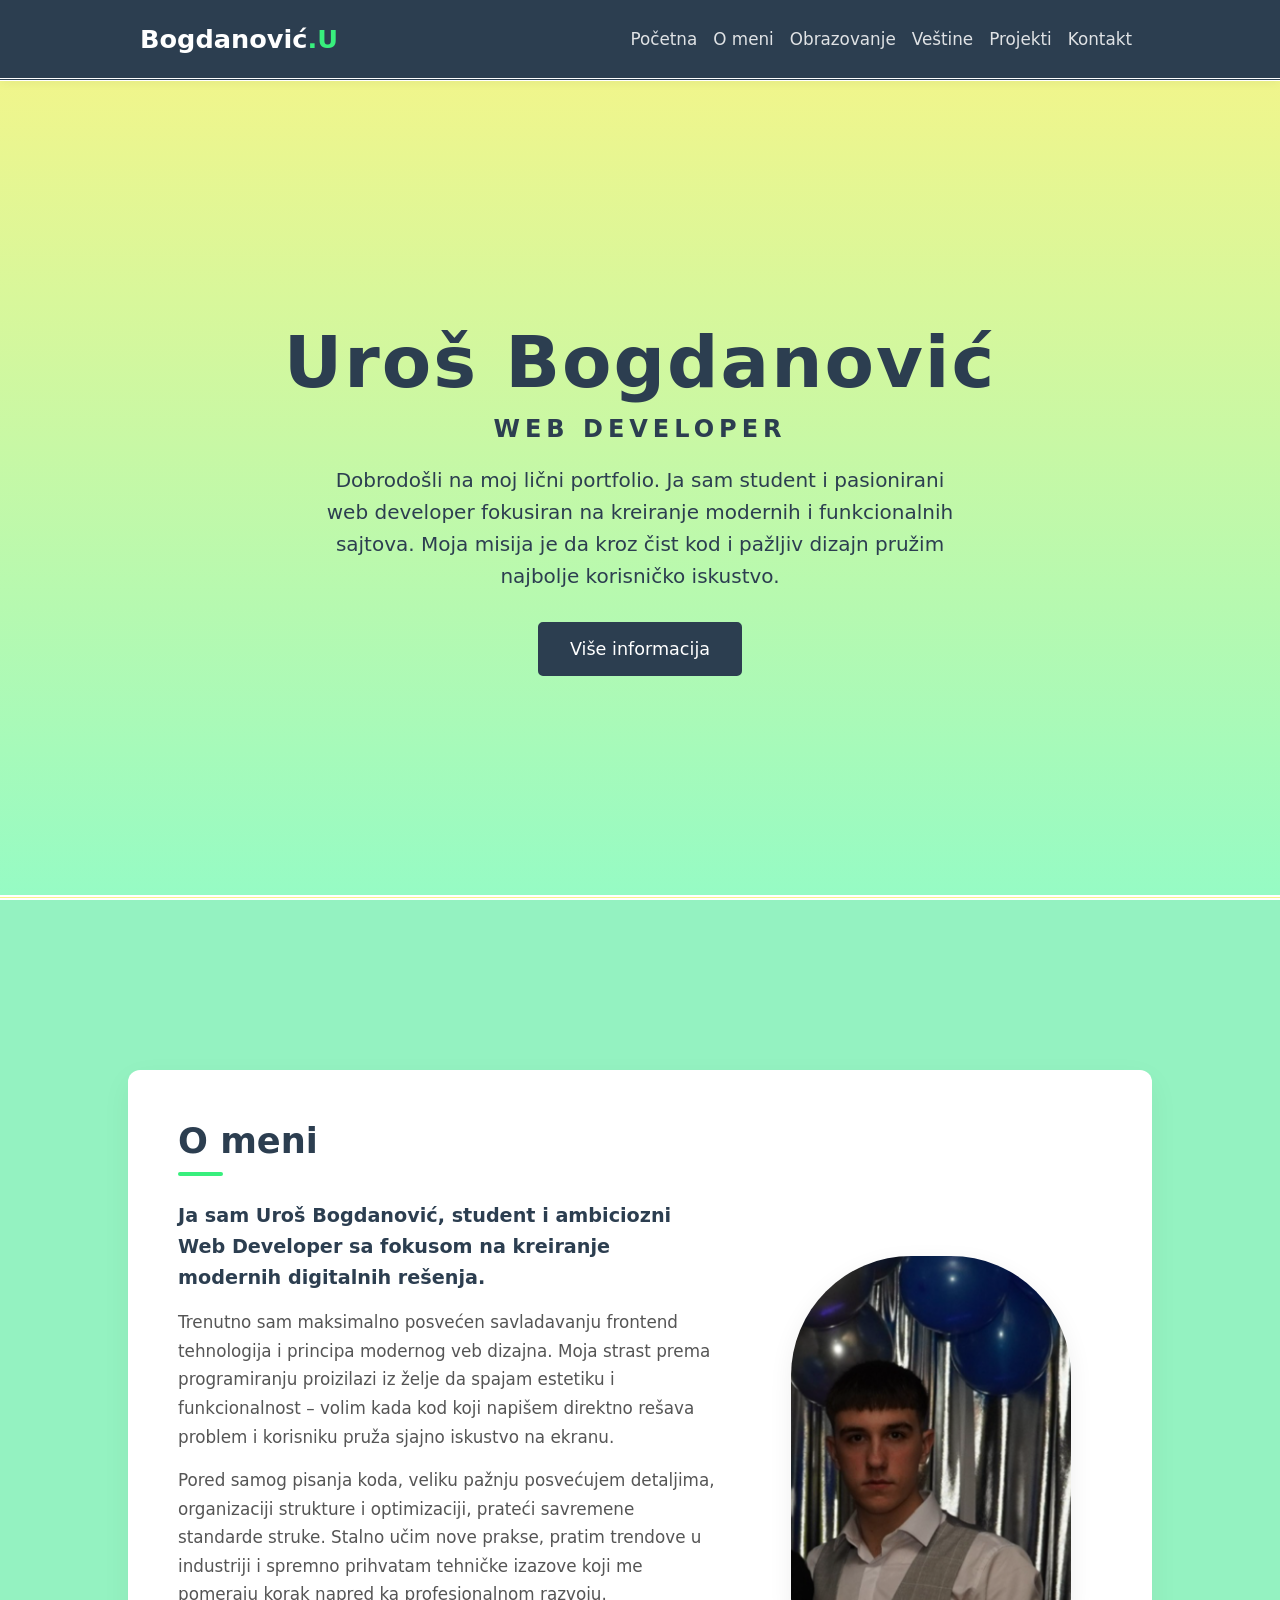
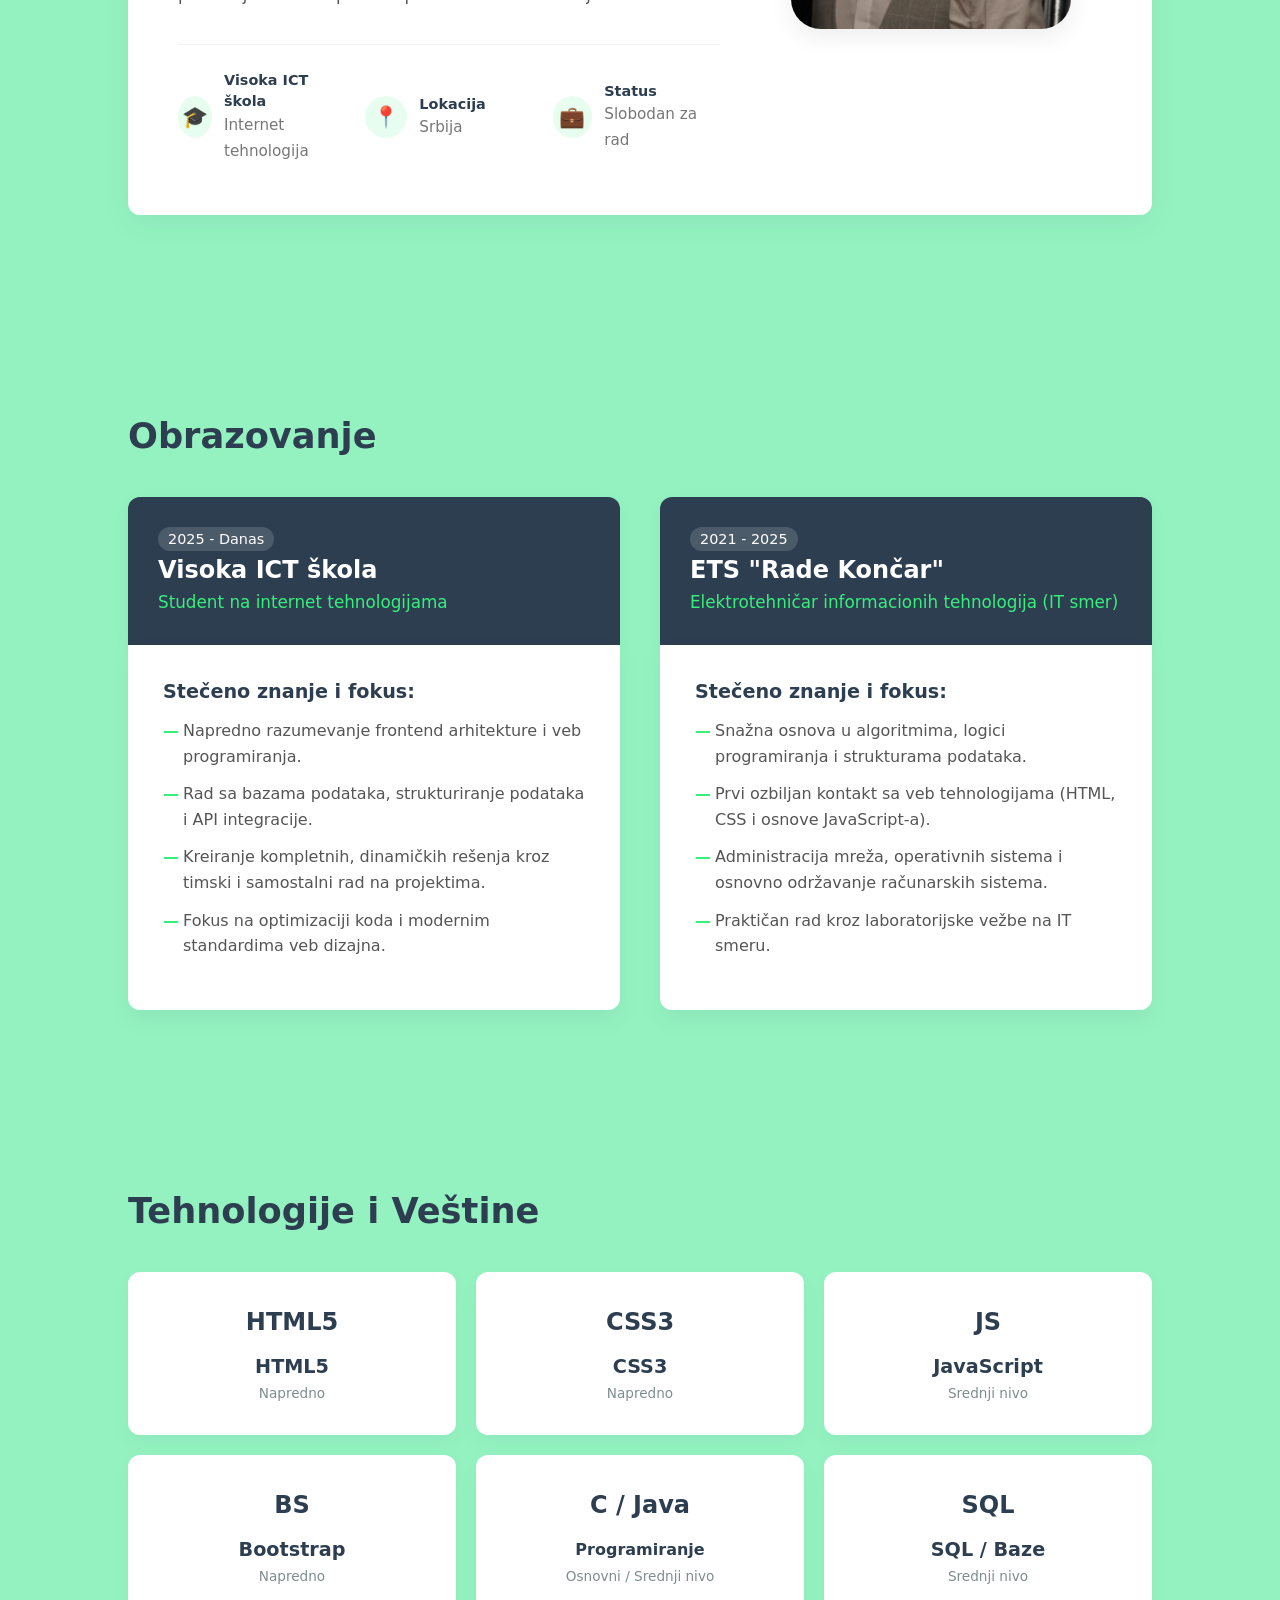
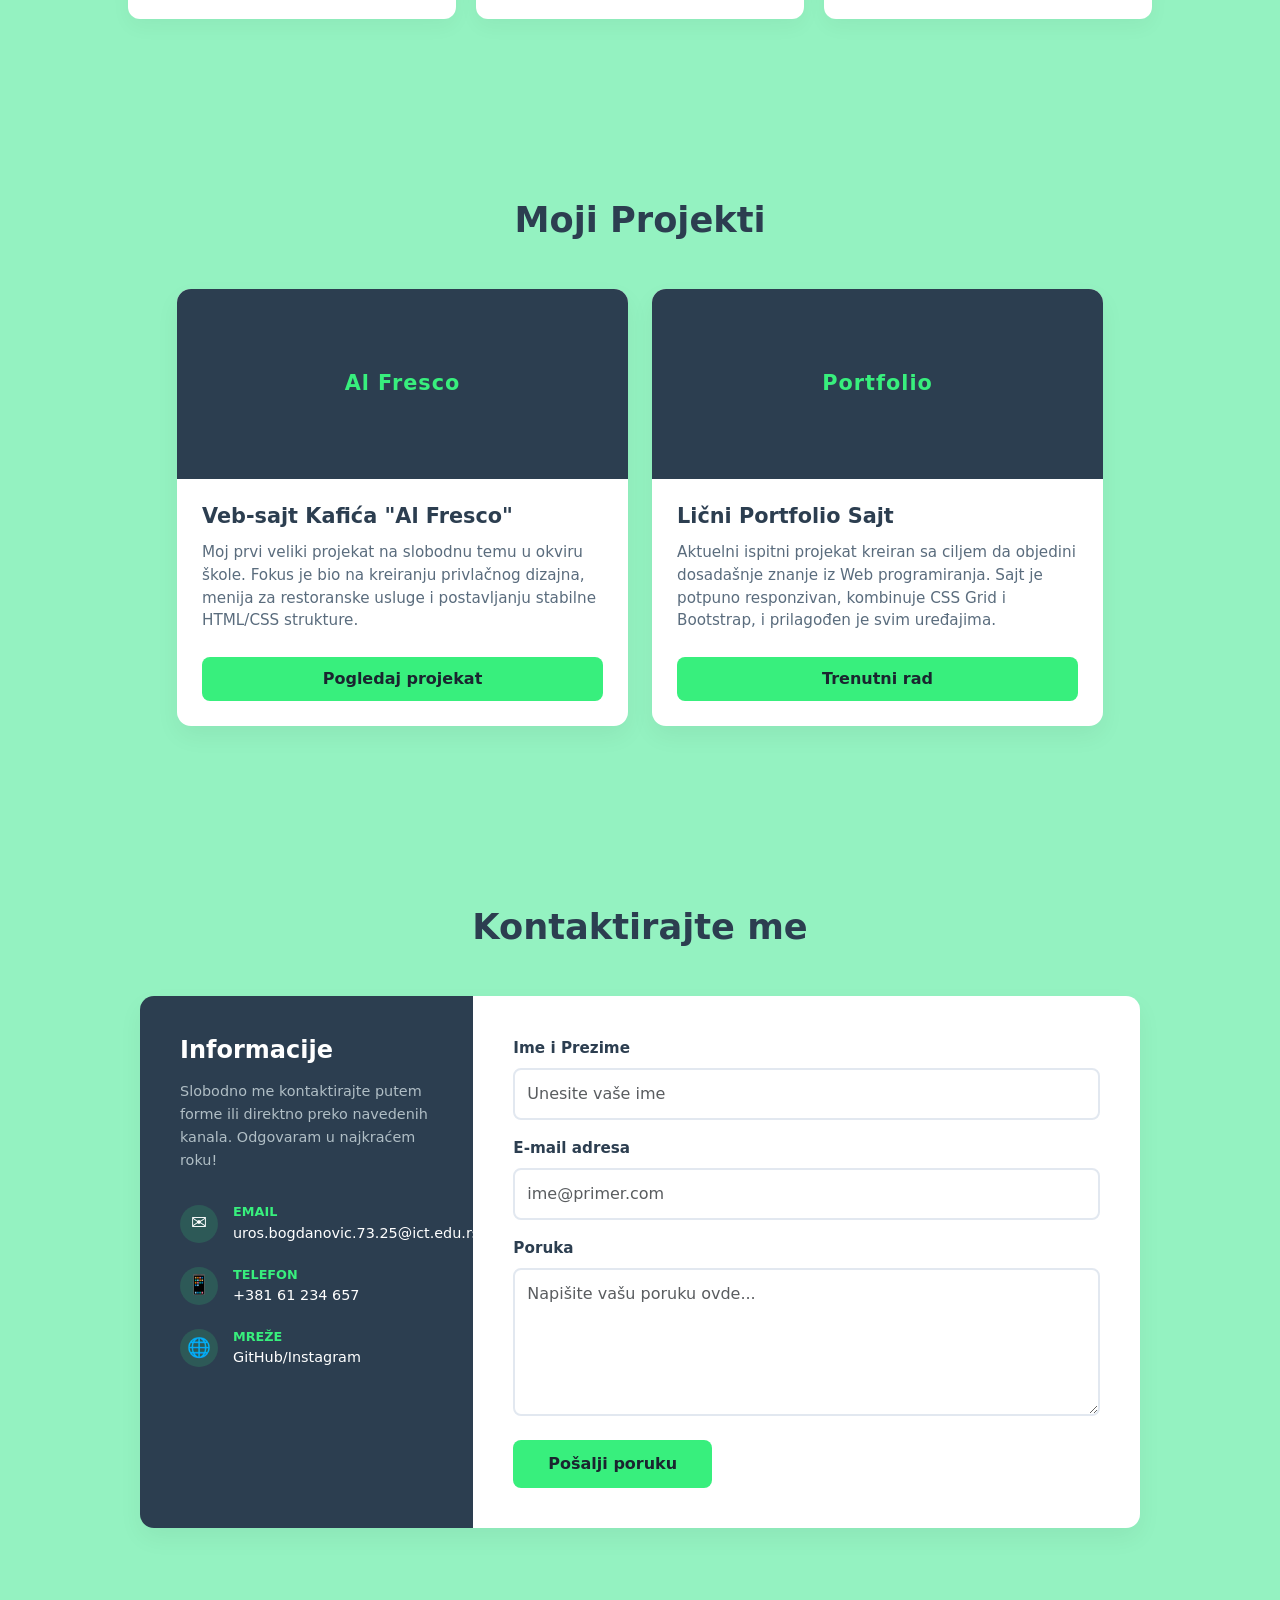
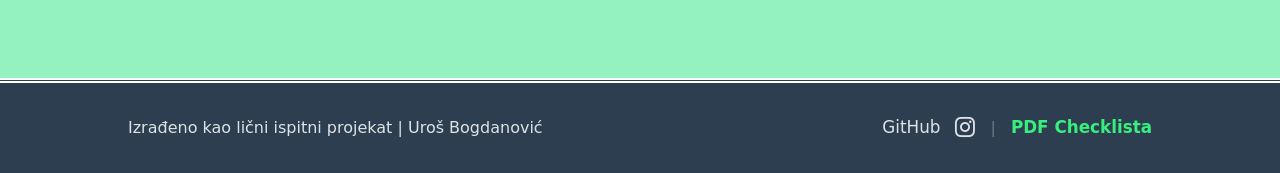
==== Moj Portfolio/Index.html @ 97c2410f "Add files via upload" ====
<!DOCTYPE html>
<html lang="en">
<head>
    <meta charset="UTF-8">
    <meta name="viewport" content="width=device-width, initial-scale=1.0">
    <title>Biografija</title>
    
    <link href="https://cdn.jsdelivr.net/npm/bootstrap@5.3.3/dist/css/bootstrap.min.css" rel="stylesheet">
    <link rel="stylesheet" href="https://cdn.jsdelivr.net/npm/bootstrap-icons@1.11.3/font/bootstrap-icons.min.css">
    <link href="assets/css/style.css" rel="stylesheet" />
    <link href="assets/css/responsive.css" rel="stylesheet" />
</head>
<body>
        <nav class="navbar navbar-expand-lg navbar-dark moja-navigacija fixed-top">
            <div class="container navigacija-kontejner centriranje">
                
                <a class="navbar-brand fw-bold" href="Sajt2.html">Bogdanović<span class="zelena">.U</span></a>
                
                <button class="navbar-toggler" type="button" data-bs-toggle="collapse" data-bs-target="#navbarNav" aria-controls="navbarNav" aria-expanded="false" aria-label="Toggle navigation">
                    <span class="navbar-toggler-icon"></span>
                </button>
                
                    <div class="collapse navbar-collapse" id="navbarNav">
                        <ul class="navbar-nav ms-auto">
                        <li class="nav-item">
                            <a class="nav-link" href="#pocetna">Početna</a>
                        </li>
                        <li class="nav-item">
                            <a class="nav-link" href="#o-meni">O meni</a>
                        </li>
                        <li class="nav-item">
                            <a class="nav-link" href="#obrazovanje">Obrazovanje</a>
                        </li>
                        <li class="nav-item">
                            <a class="nav-link" href="#vestine">Veštine</a>
                        </li>
                        <li class="nav-item">
                            <a class="nav-link" href="#projekti">Projekti</a>
                        </li>
                        <li class="nav-item">
                            <a class="nav-link" href="#kontakt">Kontakt</a>
                        </li>
                        </ul>
                    </div>
            </div>    
        </nav>
        <section class="hero1 d-flex align-items-center justify-content-center text-center" id="pocetna">
            <div class="container">
                <h1 class="hero-ime fw-bold">Uroš Bogdanović</h1>
                <h2 class="hero-titula text-uppercase tracking-wider">Web Developer</h2>
                <p class="hero-tagline mx-auto">
                    Dobrodošli na moj lični portfolio. Ja sam student i pasionirani web developer fokusiran na kreiranje modernih i funkcionalnih sajtova. Moja misija je da kroz čist kod i pažljiv dizajn pružim najbolje korisničko iskustvo.
                </p>
                <a href="#o-meni" class="btn moj-hero-btn">Više informacija</a>
            </div>
        </section>
        <section class="hero2" id="o-meni">
            <div class="o-meni-kartica">
                
                <div class="o-meni-tekst">
                    <h2>O meni</h2>
                    <hr class="linija-naslova"> 
                    
                    <p class="naglaseno">Ja sam Uroš Bogdanović, student i ambiciozni Web Developer sa fokusom na kreiranje modernih digitalnih rešenja.</p>
                    <p>Trenutno sam maksimalno posvećen savladavanju frontend tehnologija i principa modernog veb dizajna. Moja strast prema programiranju proizilazi iz želje da spajam estetiku i funkcionalnost – volim kada kod koji napišem direktno rešava problem i korisniku pruža sjajno iskustvo na ekranu.</p>
                    <p>Pored samog pisanja koda, veliku pažnju posvećujem detaljima, organizaciji strukture i optimizaciji, prateći savremene standarde struke. Stalno učim nove prakse, pratim trendove u industriji i spremno prihvatam tehničke izazove koji me pomeraju korak napred ka profesionalnom razvoju.</p>
                    
                    <div class="brze-info-mreza">
                        <div class="info-stavka">
                            <span class="info-ikona">🎓</span>
                            <div>
                                <strong>Visoka ICT škola</strong>
                                <p>Internet tehnologija</p>
                            </div>
                        </div>
                        <div class="info-stavka">
                            <span class="info-ikona">📍</span>
                            <div>
                                <strong>Lokacija</strong>
                                <p>Srbija</p>
                            </div>
                        </div>
                        <div class="info-stavka">
                            <span class="info-ikona">💼</span>
                            <div>
                                <strong>Status</strong>
                                <p>Slobodan za rad</p>
                            </div>
                        </div>
                    </div>
                </div>

                <div class="o-meni-vizuelno">
                    <img src="assets/img/slika1.png" alt="Uroš Bogdanović" class="moja-portfolio-slika img-fluid">
                </div>
                
            </div>
        </section>
        <section id="obrazovanje" class="sekcija-obrazovanje">
            <div class="centriranje">
                <h2 class="naslov-sekcije">Obrazovanje</h2>
                
                <div class="obrazovanje-grid">
                    
                    <div class="obrazovanje-stub">
                        <div class="skola-kutija visoka-ict">
                            <span class="godina">2025 - Danas</span>
                            <h3>Visoka ICT škola</h3>
                            <p class="smer">Student na internet tehnologijama</p>
                        </div>
                        <div class="znanje-kutija">
                            <h4>Stečeno znanje i fokus:</h4>
                            <ul>
                                <li>Napredno razumevanje frontend arhitekture i veb programiranja.</li>
                                <li>Rad sa bazama podataka, strukturiranje podataka i API integracije.</li>
                                <li>Kreiranje kompletnih, dinamičkih rešenja kroz timski i samostalni rad na projektima.</li>
                                <li>Fokus na optimizaciji koda i modernim standardima veb dizajna.</li>
                            </ul>
                        </div>
                    </div>
                    
                    <div class="obrazovanje-stub">
                        <div class="skola-kutija rade-koncar">
                            <span class="godina">2021 - 2025</span>
                            <h3>ETS "Rade Končar"</h3>
                            <p class="smer">Elektrotehničar informacionih tehnologija (IT smer)</p>
                        </div>
                        <div class="znanje-kutija">
                            <h4>Stečeno znanje i fokus:</h4>
                            <ul>
                                <li>Snažna osnova u algoritmima, logici programiranja i strukturama podataka.</li>
                                <li>Prvi ozbiljan kontakt sa veb tehnologijama (HTML, CSS i osnove JavaScript-a).</li>
                                <li>Administracija mreža, operativnih sistema i osnovno održavanje računarskih sistema.</li>
                                <li>Praktičan rad kroz laboratorijske vežbe na IT smeru.</li>
                            </ul>
                        </div>
                    </div>

                </div>
            </div>
        </section>
        <section id="vestine" class="sekcija-vestine">
            <div class="centriranje">
                <h2 class="naslov-sekcije">Tehnologije i Veštine</h2>
                
                <div class="vestine-grid">
                    
                    <div class="vestina-kartica">
                        <div class="vestina-ikona">HTML5</div> <h3>HTML5</h3>
                        <span class="nivo">Napredno</span>
                    </div>

                    <div class="vestina-kartica">
                        <div class="vestina-ikona">CSS3</div>
                        <h3>CSS3</h3>
                        <span class="nivo">Napredno</span>
                    </div>

                    <div class="vestina-kartica">
                        <div class="vestina-ikona">JS</div>
                        <h3>JavaScript</h3>
                        <span class="nivo">Srednji nivo</span>
                    </div>

                    <div class="vestina-kartica">
                        <div class="vestina-ikona">BS</div>
                        <h3>Bootstrap</h3>
                        <span class="nivo">Napredno</span>
                    </div>

                    <div class="vestina-kartica">
                        <div class="vestina-ikona">C / Java</div>
                        <h4>Programiranje</h4>
                        <span class="nivo">Osnovni / Srednji nivo</span>
                    </div>

                    <div class="vestina-kartica">
                        <div class="vestina-ikona">SQL</div>
                        <h3>SQL / Baze</h3>
                        <span class="nivo">Srednji nivo</span>
                    </div>

                </div>
            </div>
        </section>
        <section id="projekti" class="sekcija-projekti">
            <div class="container"> <h2 class="naslov-sekcije text-center mb-5">Moji Projekti</h2>
                
                <div class="row g-4 justify-content-center">
                    
                    <div class="col-12 col-md-6 col-lg-5"> 
                        <div class="projekat-kartica">
                            <div class="projekat-slika-placeholder">Al Fresco</div>
                            <div class="projekat-telo">
                                <h3>Veb-sajt Kafića "Al Fresco"</h3>
                                <p>Moj prvi veliki projekat na slobodnu temu u okviru škole. Fokus je bio na kreiranju privlačnog dizajna, menija za restoranske usluge i postavljanju stabilne HTML/CSS strukture.</p>
                                <a href="https://uros-bogdanovic.github.io/AlFresco.github.io/index.html" target="_blank" class="btn-projekat">Pogledaj projekat</a>
                            </div>
                        </div>
                    </div>

                    <div class="col-12 col-md-6 col-lg-5">
                        <div class="projekat-kartica">
                            <div class="projekat-slika-placeholder">Portfolio</div>
                            <div class="projekat-telo">
                                <h3>Lični Portfolio Sajt</h3>
                                <p>Aktuelni ispitni projekat kreiran sa ciljem da objedini dosadašnje znanje iz Web programiranja. Sajt je potpuno responzivan, kombinuje CSS Grid i Bootstrap, i prilagođen je svim uređajima.</p>
                                <a href="#" class="btn-projekat">Trenutni rad</a>
                            </div>
                        </div>
                    </div>

                </div>
            </div>
        </section>
        <section id="kontakt" class="sekcija-kontakt">
            <div class="container">
                <h2 class="naslov-sekcije text-center mb-5">Kontaktirajte me</h2>
                
                <div class="row justify-content-center kontakt-mreza-omotac g-0">
                    
                    <div class="col-12 col-lg-4 kontakt-info-kolona">
                        <h3>Informacije</h3>
                        <p>Slobodno me kontaktirajte putem forme ili direktno preko navedenih kanala. Odgovaram u najkraćem roku!</p>
                        
                        <div class="kontakt-detalji">
                            <div class="detalj-stavka">
                                <span class="detalj-ikona">✉️</span>
                                <div>
                                    <strong>Email</strong>
                                    <p>uros.bogdanovic.73.25@ict.edu.rs</p>
                                </div>
                            </div>
                            <div class="detalj-stavka">
                                <span class="detalj-ikona">📱</span>
                                <div>
                                    <strong>Telefon</strong>
                                    <p>+381 61 234 657</p>
                                </div>
                            </div>
                            <div class="detalj-stavka">
                                <span class="detalj-ikona">🌐</span>
                                <div>
                                    <strong>Mreže</strong>
                                    <p>GitHub/Instagram</p>
                                </div>
                            </div>
                        </div>
                    </div>
                    
                    <div class="col-12 col-lg-8">
                        <form action="#" method="POST" class="kontakt-forma h-100">
                            
                            <div class="mb-3">
                                <label for="ime" class="form-label">Ime i Prezime</label>
                                <input type="text" class="form-control" id="ime" placeholder="Unesite vaše ime" required>
                            </div>
                            
                            <div class="mb-3">
                                <label for="email" class="form-label">E-mail adresa</label>
                                <input type="email" class="form-control" id="email" placeholder="ime@primer.com" required>
                            </div>
                            
                            <div class="mb-4">
                                <label for="poruka" class="form-label">Poruka</label>
                                <textarea class="form-control" id="poruka" rows="5" placeholder="Napišite vašu poruku ovde..." required></textarea>
                            </div>
                            
                            <div class="text-start"> <button type="submit" class="btn-slanje">Pošalji poruku </button>
                            </div>
                            
                        </form>
                    </div>
                </div>
            </div>
        </section>
        <footer class="moj-futer">
            <div class="centriranje futer-kontejner">
                
                <div class="futer-prava">
                    <p>Izrađeno kao lični ispitni projekat | Uroš Bogdanović</p>
                </div>
                
                <div class="futer-linkovi">
                    <a href="https://github.com/uros-bogdanovic" target="_blank" class="futer-link">GitHub</a>
                    <a href="https://www.instagram.com/visokaict/" target="_blank" class="futer-link" title="Moj Instagram">
                        <i class="bi bi-instagram fs-5"></i>
                    </a>
                    
                    <span class="separator">|</span>
                    
                    <a href="portfolio_ocenjivanje.pdf" target="_blank" class="futer-link pdf-link">PDF Checklista</a>
                </div>
                
            </div>
        </footer>
  <script src="https://cdn.jsdelivr.net/npm/bootstrap@5.3.3/dist/js/bootstrap.bundle.min.js"></script>
</body>
</html>
---- Moj Portfolio/assets/css/style.css ----
* {
    box-sizing: border-box;
}
.navigacija-kontejner {
    display: flex ; /* !important osigurava da naš kod ima prednost nad Bootstrapom */
    justify-content: space-between; /* Gura logo na levu, a meni na desnu stranu */
    align-items: center; /* Poravnava logo i linkove vertikalno po sredini */
}
body{
    background-color: #94F2C1;
}
.centriranje{
    width: 80%;
    margin:0 auto;
}

.moja-navigacija {
    background-color: #2c3e50 ; /* Isti kao pozadina da se stopi, ali možeš staviti i belu/tamnu #A0EBB9*/
    padding-top: 15px;  /* Povećavamo gornji prostor */
    padding-bottom: 15px; /* Povećavamo donji prostor */
    border-bottom: double white /*1px solid rgba(0, 0, 0, 0.1); Suptilna, tanka linija ispod */;
    box-shadow: 0 2px 10px rgba(0, 0, 0, 0.05); /* Blaga senka za premium izgled */
}

.moja-navigacija .nav-link {
    color: rgba(255, 255, 255, 0.85) ; /* Jasna bela slova, uočljiva na tamnoj pozadini */
    padding: 8px 16px ; /* Pravi lep pravougaoni blok oko reči */
    border-radius: 4px; /* Blago zaobljene ivice tog bloka */
}
.zelena{
    color: #38ef7d;
}
.moja-navigacija .navbar-brand:hover {
    color: #38ef7d !important; /* Čim se miš stavi na logo, reč "Bogdanović" postaje zelena */
}
/*#B8EDA1*/

/* MAGIJA: Kada miš pređe preko linka, on dobija toplu žutu boju sa vrha Hero sekcije! */
.moja-navigacija .nav-link:hover {
    background-color: #1a252f; /* Još tamniji blok iza slova */
    color: #38ef7d ; /* Topla žuta koja skače u prvi plan */
}

.navbar-nav{
    font-size:1.05rem;    
}
.navbar-brand{
    font-size:1.60rem;
    color: #ffffff;
}
/* HERO SEKTOR */
.hero1 {
    background-image: linear-gradient(to top, #96fbc4 0%, #f9f586 100%);
    background-size: cover;
    background-position: center;
    width: 100%; 
    min-height: 100vh; 
    border-bottom: 5px double white;
    padding-top: 100px; /* Zaštita od fiksne navigacije */
}

/* Stil za veliko ime */
.hero-ime {
    font-size: 4.5rem; 
    color: #2c3e50; 
    letter-spacing: 2px;
    margin-bottom: 10px;
}

/* KOREKCIJA: Titula je sada znatno tamnija radi boljeg kontrasta */
.hero-titula {
    font-size: 1.5rem;
    font-weight: 600; /* Malo podebljano da bolje dođe do izražaja */
    color: #2c3e50 !important; /* Promenjeno iz svetlo sive u tamnu */
    letter-spacing: 5px; 
    margin-bottom: 20px;
}

/* KOREKCIJA: Tekst je sada tamniji (potpuno vidljiv) i ima normalnu debljinu */
.hero-tagline {
    font-size: 1.25rem;
    font-weight: 400; /* Podebljano sa 300 na 400 radi lakšeg čitanja */
    color: #2c3e50; /* Tamna boja za savršen kontrast */
    max-width: 650px; 
    line-height: 1.6;
    margin-bottom: 30px;
}

/* NOVO: Elegantno, custom dugme usklađeno sa dizajnom sajta */
.moj-hero-btn {
    background-color: #2c3e50;
    color: #ffffff;
    padding: 12px 30px;
    font-size: 1.1rem;
    font-weight: 500;
    border-radius: 5px;
    border: 2px solid #2c3e50;
    transition: all 0.3s ease;
}

/* Hover efekat koji koristi zelenu boju iz tvog logotipa za premium detalj */
.moj-hero-btn:hover {
    background-color: transparent;
    color: #2c3e50;
    border-color: #2c3e50;
    font-weight: 600;
}



/* O MENI */
.hero2 {
    padding-top: 170px;
    padding-bottom: 100px;
    width: 100%;
    display: flex;
    justify-content: center;
    align-items: center;
    scroll-margin-top: 20px;
}

.o-meni-kartica {
    display: flex;
    flex-direction: row; /* Tekst i slika jedno pored drugog */
    background-color: #ffffff;
    border-radius: 12px;
    box-shadow: 0 10px 30px rgba(0, 0, 0, 0.05);
    width: 80%;
    margin: 0 auto;
    padding: 50px;
    gap: 40px; /* Širok razmak za bogatiji izgled na monitoru */
    flex-wrap: wrap;
}

.o-meni-tekst {
    color: #555555;
    flex: 1 1 500px; /* Sada se tekst širi/skuplja fleksibilno, sa osnovom od 500px */
}

.o-meni-tekst h2 {
    font-size: 2.2rem;
    color: #2c3e50;
    margin-bottom: 10px;
    font-weight: 700;
}

.linija-naslova {
    width: 45px;
    height: 4px;
    background-color: #38ef7d;
    border: none;
    opacity: 1;
    border-radius: 2px;
    margin: 0 0 25px 0;
}

.o-meni-tekst .naglaseno {
    font-size: 1.2rem;
    font-weight: 600;
    color: #2c3e50;
    line-height: 1.6;
    margin-bottom: 15px;
}

.o-meni-tekst p {
    line-height: 1.7;
    font-size: 1.05rem;
    margin-bottom: 15px;
}

/* IKONICE: Na desktopu i laptopu stoje 3 u redu */
.brze-info-mreza {
    display: flex;
    flex-direction: row; 
    gap: 20px;
    margin-top: 35px;
    border-top: 1px solid #f1f2f6;
    padding-top: 25px;
}

.info-stavka {
    display: flex;
    align-items: center;
    gap: 12px;
    flex: 1;
}

.info-ikona {
    font-size: 1.3rem;
    background-color: rgba(56, 239, 125, 0.12);
    width: 42px;
    height: 42px;
    display: flex;
    align-items: center;
    justify-content: center;
    border-radius: 50%;
}

.info-stavka strong {
    display: block;
    font-size: 0.9rem;
    color: #2c3e50;
}

.info-stavka p {
    margin: 0 !important;
    font-size: 0.95rem;
    color: #777777;
}

/* SLIKA: Fokusirana isključivo na tvoj portret (gore) */
.o-meni-vizuelno {
    flex: 1 1 300px; /* Slika sada ima bazu od 300px, pa se neće gubiti */
    display: flex;
    justify-content: center;
    align-items: center;
    
}

.moja-portfolio-slika {
    max-width: 280px; 
    width: 100%;
    height: auto;              /* KLJUČ 1: Fiksna visina drži savršen oblik luka */
    aspect-ratio: 3/4; /* Ovo drži sliku uvek u istom odnosu visine i širine */
    object-fit: cover;          /* KLJUČ 2: Slika popunjava prostor bez rastezanja i deformacije */
    object-position: top center; /* KLJUČ 3: Pretraživač se "zaključava" za vrh slike (tvoje lice), a seče višak dole */
    border-radius: 120px 120px 30px 30px; 
    box-shadow: 0 8px 25px rgba(0, 0, 0, 0.07);
}




/* OBRAZOVANJE */
/* Generalni stilovi za sekciju */
.sekcija-obrazovanje {
    padding-top: 100px;
    padding-bottom: 100px;
    width: 100%;
}

.naslov-sekcije {
    font-size: 2.2rem;
    color: #2c3e50;
    margin-bottom: 40px;
    font-weight: 700;
}

/* Tvoj glavni grid na desktopu */
.obrazovanje-grid {
    display: grid;
    grid-template-columns: 1fr 1fr; /* Tačno 2 kolone (jedna pored druge) */
    gap: 0 40px; /* 0px razmak gore-dole (da ostanu spojene), 40px levo-desno između škola */
    align-items: stretch; /* KLJUČ 1: Prisiljava oba stuba da budu matematički jednake visine */
}

/* TAČNA KLASA IZ TVOG HTML-A: Ponaša se kao vertikalna celina */
.obrazovanje-stub {
    display: flex;
    flex-direction: column;
    height: 100%; /* Uzima punu visinu koju mu je grid odredio */
}

/* Gornje tamne kutije */
.skola-kutija {
    background-color: #2c3e50; /* Tamna tema */
    color: #ffffff;
    padding: 30px;
    border-radius: 12px 12px 0 0; /* Zaobljene samo gornje ivice */
    box-shadow: 0 4px 15px rgba(0,0,0,0.05);
}

.skola-kutija h3 {
    font-size: 1.5rem;
    margin-top: 5px;
    margin-bottom: 5px;
    font-weight: 600;
}

.skola-kutija .smer {
    color: #38ef7d; /* Brend zelena */
    margin: 0;
    font-size: 1.05rem;
}

.skola-kutija .godina {
    font-size: 0.9rem;
    background-color: rgba(255, 255, 255, 0.15);
    padding: 4px 10px;
    border-radius: 20px;
}

/* Donje bele kutije sa znanjem */
.znanje-kutija {
    background-color: #ffffff;
    padding: 35px;
    border-radius: 0 0 12px 12px; /* Zaobljene samo donje ivice */
    box-shadow: 0 10px 25px rgba(0,0,0,0.05);
    
    /* KLJUČ 2: Tera kraću belu kutiju da proguta sav preostali slobodan prostor */
    /* i tako se poravna sa onom dužom karticom pored sebe! */
    flex-grow: 1; 
}

.znanje-kutija h4 {
    color: #2c3e50;
    font-weight: 600;
    margin-bottom: 15px;
    font-size: 1.2rem;
}

.znanje-kutija ul {
    list-style-type: none;
    padding-left: 0;
}

.znanje-kutija ul li {
    position: relative;
    padding-left: 20px;
    margin-bottom: 12px;
    color: #555555;
    line-height: 1.6;
}

/* Moderne zelene crtice */
.znanje-kutija ul li::before {
    content: "—";
    position: absolute;
    left: 0;
    color: #38ef7d;
    font-weight: bold;
}




/* VESTINE */
/* Generalno podešavanje sekcije */
.sekcija-vestine {
    padding-top: 80px;
    padding-bottom: 100px;
    width: 100%;
}

/* 1. MOĆNI CSS GRID RASPORD */
.vestine-grid {
    display: grid;
    /* Fiksirano na tačno 6 kolona jednake širine na velikim ekranima */
    grid-template-columns: repeat(6, minmax(0, 1fr));
    gap: 25px; /* Razmak između svih kartica */
    
}

/* 2. IZGLED POJEDINAČNE KARTICE */
.vestina-kartica {
    background-color: #ffffff; /* Bela pozadina, kao i "O meni" kartica */
    padding: 30px 20px;
    border-radius: 12px;
    text-align: center;
    box-shadow: 0 8px 20px rgba(0, 0, 0, 0.04);
    border: 2px solid transparent; /* Priprema za hover border */
    transition: all 0.3s ease;
    display: flex;
    flex-direction: column;
    justify-content: space-between;
    height: 100%; /* Prati visinu najviše kartice u redu */
    min-width: 0; /* Sprečava da tekst probije širinu kartice */
    
}

/* Tekst unutar kartice */
.vestina-kartica h3 {
    font-size: 1.2rem;
    color: #2c3e50; /* Tamno plava iz navigacije */
    font-weight: 600;
    margin-top: 15px;
    margin-bottom: 5px;
}
.vestina-kartica h4{
    font-size: 1.0rem;
    color: #2c3e50; /* Tamno plava iz navigacije */
    font-weight: 600;
    margin-top: 15px;
    margin-bottom: 5px;
}

.vestina-kartica .nivo {
    font-size: 0.85rem;
    color: #7f8c8d; /* Suptilna siva za nivo znanja */
}

/* Privremeni izgled za text-ikonice (dok ne stavimo prave) */
.vestina-ikona {
    font-weight: bold;
    color: #2c3e50;
    font-size: 1.5rem;
}

/* 3. HOVER EFEKAT KOJI SPAJA NAVIGACIJU I KARTICU */
.vestina-kartica:hover {
    transform: translateY(-5px); /* Suptilno iskakanje na gore */
    background-color: #2c3e50; /* Kartica dobija tamno plavu boju navigacije! */
    border-color: #38ef7d;     /* Dobija tanki okvir u tvojoj brend zelenoj boji */
}

/* Kada je kartica tamna na hover, tekst unutra mora da promeni boju */
.vestina-kartica:hover h3{
    color: #ffffff; /* Naziv postaje beo */
}
.vestina-kartica:hover h4{
    color: #ffffff; /* Naziv postaje beo */
}
.vestina-kartica:hover .nivo {
    color: #38ef7d; /* Nivo znanja zasvetli u brend zelenoj boji */
}

.vestina-kartica:hover .vestina-ikona {
    color: #38ef7d; /* Ikona zasvetli u zelenoj boji */
}




/* PROJEKTI */
/* Podešavanje sekcije i magični scroll-margin za fiksni navbar */
.sekcija-projekti {
    padding-top: 80px;
    padding-bottom: 100px;   
}

/* Izgled same kartice */
.projekat-kartica {
    background-color: #ffffff; /* Čisto bela pozadina */
    border-radius: 14px;
    overflow: hidden; /* Čuva zaobljene ivice na vrhu slike */
    box-shadow: 0 10px 25px rgba(0, 0, 0, 0.05);
    height: 100%; /* Izjednačava visinu obe kartice u redu */
    display: flex;
    flex-direction: column;
    transition: transform 0.3s ease, box-shadow 0.3s ease;
}

/* Hover efekat for karticu */
.projekat-kartica:hover {
    transform: translateY(-7px);
    box-shadow: 0 15px 35px rgba(0, 0, 0, 0.1);
}

/* Gornji deo kartice gde piše ime projekta (ili ide skrinšot) */
.projekat-slika-placeholder {
    height: 190px;
    background-color: #2c3e50; /* Tamno plava */
    color: #38ef7d;            /* Brend zelena */
    display: flex;
    justify-content: center;
    align-items: center;
    font-weight: bold;
    font-size: 1.3rem;
    letter-spacing: 1px;
}

/* Unutrašnji tekst kartice */
.projekat-telo {
    padding: 25px;
    display: flex;
    flex-direction: column;
    flex-grow: 1; /* Gura dugmad u istu ravan na dno */
}

.projekat-telo h3 {
    font-size: 1.3rem;
    color: #2c3e50;
    font-weight: 600;
    margin-bottom: 12px;
}

.projekat-telo p {
    font-size: 0.95rem;
    color: #5a6c7d;
    line-height: 1.5;
    margin-bottom: 25px;
}

/* Tvoje brendirano dugme */
.btn-projekat {
    display: inline-block;
    text-align: center;
    background-color: #38ef7d; /* Brend zelena */
    color: #1a252f;  /* Tamna slova radi kontrasta */
    padding: 10px 20px;
    border-radius: 8px;
    text-decoration: none;
    font-weight: 600;
    margin-top: auto; /* Lepi dugme za dno */
    transition: all 0.25s ease;
}

/* Hover za dugme */
.btn-projekat:hover {
    background-color: #2c3e50; /* Prelazi u teget */
    color: #ffffff;  /* Slova postaju bela */
}


/* KONTAKT */
/* Podešavanje sekcije i magični skrol za navbar */
.sekcija-kontakt {
    padding-top: 80px;
    padding-bottom: 100px;
    background-color: transparent; /* Providno da se vidi pastelno zelena pozadina */
    scroll-margin-top: 90px;
}

/* Omotač koji spaja levu i desnu kolonu u kompaktnu celinu */
.kontakt-mreza-omotac {
    max-width: 1000px;
    margin: 0 auto;
    border-radius: 14px;
    overflow: hidden; /* Sprečava da oštre ivice kolona probiju zaobljenje */
    box-shadow: 0 10px 25px rgba(0, 0, 0, 0.05);
}

/* LEVA TAMNA KOLONA (Sadrži brze informacije) */
.kontakt-info-kolona {
    background-color: #2c3e50; /* Tamno plava iz navigacije */
    color: #ffffff;
    padding: 40px;
    display: flex;
    flex-direction: column;
}

.kontakt-info-kolona h3 {
    font-size: 1.5rem;
    font-weight: 600;
    margin-bottom: 15px;
    color: #ffffff;
}

.kontakt-info-kolona p {
    color: #b0bec5;
    font-size: 0.9rem;
    line-height: 1.6;
    margin-bottom: 30px;
}

/* Detalji (Email, telefon, mreže) unutar leve kolone */
.kontakt-detalji {
    display: flex;
    flex-direction: column;
    gap: 20px;
}

.detalj-stavka {
    display: flex;
    align-items: center;
    gap: 15px;
}

.detalj-ikona {
    font-size: 1.2rem;
    background-color: rgba(56, 239, 125, 0.15); /* Prozirna brend zelena */
    width: 38px;
    height: 38px;
    display: flex;
    align-items: center;
    justify-content: center;
    border-radius: 50%;
    flex-shrink: 0;
}

.detalj-stavka strong {
    display: block;
    font-size: 0.8rem;
    color: #38ef7d; /* Brend zelena */
    text-transform: uppercase;
}

.detalj-stavka p {
    margin: 0;
    color: #ffffff;
    font-size: 0.9rem;
}

/* DESNA BELA KARTICA (Tvoja originalna forma, uklonjen box-shadow jer je sada na omotaču) */
.kontakt-forma {
    background-color: #ffffff; /* Čisto bela pozadina */
    padding: 40px;
    border-radius: 0; /* Bootstrap g-0 klasa i omotač brinu o ivicama */
}

/* Stil za labele (tekst iznad polja) */
.kontakt-forma .form-label {
    color: #2c3e50; /* Tamno plava */
    font-weight: 600;
    font-size: 0.95rem;
}

/* Bootstrap polja za unos */
.kontakt-forma .form-control {
    border: 2px solid #e2e8f0;
    border-radius: 8px;
    padding: 12px;
    transition: all 0.35s ease;
}

/* Efekat kada se klikne u polje za kucanje */
.kontakt-forma .form-control:focus {
    border-color: #38ef7d; /* Brend zelena */
    box-shadow: 0 0 0 3px rgba(56, 239, 125, 0.15);
    outline: none;
}

/* Dugme za slanje poruke */
.btn-slanje {
    background-color: #38ef7d; /* Brend zelena */
    color: #1a252f; /* Tamna slova */
    font-weight: 600;
    padding: 12px 35px;
    border: none;
    border-radius: 8px;
    cursor: pointer;
    width: auto; /* Na desktopu prati širinu teksta */
    transition: all 0.55s ease;
}

/* Hover efekat za dugme */
.btn-slanje:hover {
    background-color: #2c3e50; /* Prelazi u tamno plavu */
    color: #ffffff; /* Slova postaju bela */
}




/* FUTER */
/* ==========================================
   FUTER (Footer)
   ========================================== */
.moj-futer {
    background-color: #2c3e50; /* Ista boja kao navbar za "sendvič" efekat */
    color: rgba(255, 255, 255, 0.85); /* Tvoja uobičajena boja teksta */
    padding: 30px 0;
    margin-top: 50px;
    border-top: 5px double white; /* Prati stil iz hero sekcije */
}

/* Glavni Flexbox kontejner */
.futer-kontejner {
    display: flex; 
    justify-content: space-between; /* Horizontalno poravnanje - gura elemente u ćoškove */
    align-items: center; /* Vertikalno centriranje */
    flex-wrap: wrap; /* Sprečava overflow greške ako ekran postane previše mali */
    gap: 20px;
}

.futer-prava p {
    margin: 0;
    font-size: 1rem;
}

/* Flexbox za same linkove sa desne strane */
.futer-linkovi {
    display: flex;
    align-items: center;
    gap: 15px;
}

.futer-link {
    color: rgba(255, 255, 255, 0.85);
    text-decoration: none;
    font-size: 1.05rem;
    transition: color 0.3s ease;
}

/* Hover efekat sa tvojom zelenom bojom */
.futer-link:hover {
    color: #38ef7d;
}

.separator {
    color: rgba(255, 255, 255, 0.3);
}

/* Specijalan stil za PDF checklistu kako bi se isticala */
.pdf-link {
    font-weight: 700;
    color: #38ef7d;
}

.pdf-link:hover {
    color: #ffffff;
}
---- Moj Portfolio/assets/css/responsive.css ----
@media (max-width: 1380px) {
    .vestine-grid {
        grid-template-columns: repeat(3, minmax(0, 1fr)); /* Prelazi u 3 kolone */
        gap: 20px;
    }
    
}

@media (min-width: 577px) and (max-width: 992px) {
    /* HERO SEKCIJA */
    .hero-ime {
        font-size: 3.5rem; 
        letter-spacing: 1.5px;
        margin-bottom: 8px;
    }
    .hero-titula {
        font-size: 1.3rem;
        letter-spacing: 4px;
    }
    .hero-tagline {
        font-size: 1.15rem;
        max-width: 550px;
    }

    /* O MENI */
    .o-meni-kartica {
        flex-direction: column; 
        text-align: left; /* Tekst postaje centriran na mobilnom */
        width: 80%; /* Malo širi prostor da tekst lepše legne */
        padding: 25px;
        align-items: center;
    }
    .o-meni-tekst {
        text-align: left; /* Tekst ostaje levo poravnat, nema skakanja */
        width: 100%;      /* Tekst zauzima punu širinu */
    }
    
    .moja-portfolio-slika {
        max-width: 100%; /* Slika popunjava širinu */
        width: 250px;    /* Fiksirana širina da bude stabilna */
        height: 300px;   /* Zadržavamo visinu koju želiš */
        margin: 0 auto;  /* Centriramo sliku */
        display: block;  /* Osigurava da margina auto radi */
    }
    .brze-info-mreza {
        flex-direction: column; 
        align-items: center;    
        gap: 20px;
    }
    
    .info-stavka {
        width: 100%;
        max-width: 200px;      
        justify-content: flex-start; 
    }


    /* OBRAZOVANJE */
    .obrazovanje-grid {
        grid-template-columns: 1fr; /* Evo ga! Ovde prelaze u jednu kolonu */
        gap: 40px; 
    }
    .skola-kutija h3 { 
        font-size: 1.3rem; 
    }

    /* VESTINE */
    .vestine-grid {
        grid-template-columns: repeat(3, minmax(0, 1fr));
    }
}

/* ==========================================================================
   2. MOBILNA REZOLUCIJA (max-width: 576px)
   Opis sa slike: 1 kolona, hamburger meni, veći font
   ========================================================================== */
@media (max-width: 576px) {
    /* HERO SEKCIJA */
    .hero1 {
        min-height: auto;
        padding-top: 150px;
        padding-bottom: 65px;
    }
    .hero-ime {
        font-size: 2.3rem; 
        letter-spacing: 1px;
        margin-bottom: 5px;
    }
    .hero-titula {
        font-size: 1.05rem;
        letter-spacing: 2px; 
    }
    /* Osiguravamo da duži tekst na mobilnom ne probije ivice ekrana (Pravilo -10 bodova) */
    .hero-tagline {
        font-size: 1rem;
        max-width: 90%; 
        padding: 0 5px;
    }
    /* Blago smanjenje dugmeta prilagođeno ekranu telefona */
    .moj-hero-btn {
        padding: 10px 22px;
        font-size: 1rem;
    }

    /* O MENI */
    .hero2 {
        padding-top: 100px;
        padding-bottom: 60px;
    }

    .o-meni-kartica {
        flex-direction: column; /* Tekst i slika idu jedno ispod drugog */
        width: 90%;
        padding: 30px 20px;
        gap: 35px;
    }
    
    .o-meni-tekst, .o-meni-vizuelno {
        width: 100%;
    }
    
    .moja-portfolio-slika {
        max-width: 220px;
        height: 280px; /* Savršena veličina portreta na ekranu telefona */
    }
    
    /* Ikonice idu jedna ispod druge, centrirane na sredini ekrana */
    .brze-info-mreza {
        flex-direction: column; 
        align-items: center;    
        gap: 20px;
    }
    
    .info-stavka {
        width: 100%;
        max-width: 200px;      
        justify-content: flex-start; 
    }

    /* OBRAZOVANJE */
    .obrazovanje-grid {
        grid-template-columns: 1fr; /* Na mobilnom se sve ruši u jednu kolonu */
        gap: 40px; /* Pravimo razmak između celih blokova škola */
    }
    
    .znanje-kutija {
        flex-grow: 0; /* Isključujemo veštačko rastezanje jer su na mobilnom jedna ispod druge */
    }
    
    .naslov-sekcije {
        text-align: center;
    }

    /* VESTINE */
    .vestine-grid {
        grid-template-columns: repeat(2, minmax(0, 1fr));
        gap: 15px; 
    }

    /* KONTAKT */
    .kontakt-mreza-omotac {
        width: 100%;
        margin: 0;
        border-radius: 12px;
    }
    
    .btn-slanje {
        width: 100%; /* Na mobilnom dugme ide preko celog ekrana radi lakšeg klika */
        text-align: center;
    }
    
    .kontakt-info-kolona, .kontakt-forma {
        padding: 30px 20px; /* Malo smanjujemo padding na telefonu da tekst ima mesta */
    }

    /* FUTER */
    .futer-kontejner {
        flex-direction: column; /* Na telefonu prelaze u kolonu jedan ispod drugog */
        justify-content: center;
        text-align: center;
    }
    
    .futer-linkovi {
        flex-direction: column; /* Linkovi takođe idu jedan ispod drugog za lakše kliktanje */
        gap: 10px;
    }
    
    .separator {
        display: none; /* Sakrivamo uspravnu crtu na telefonu jer nema smisla kad su linkovi u koloni */
    }
}
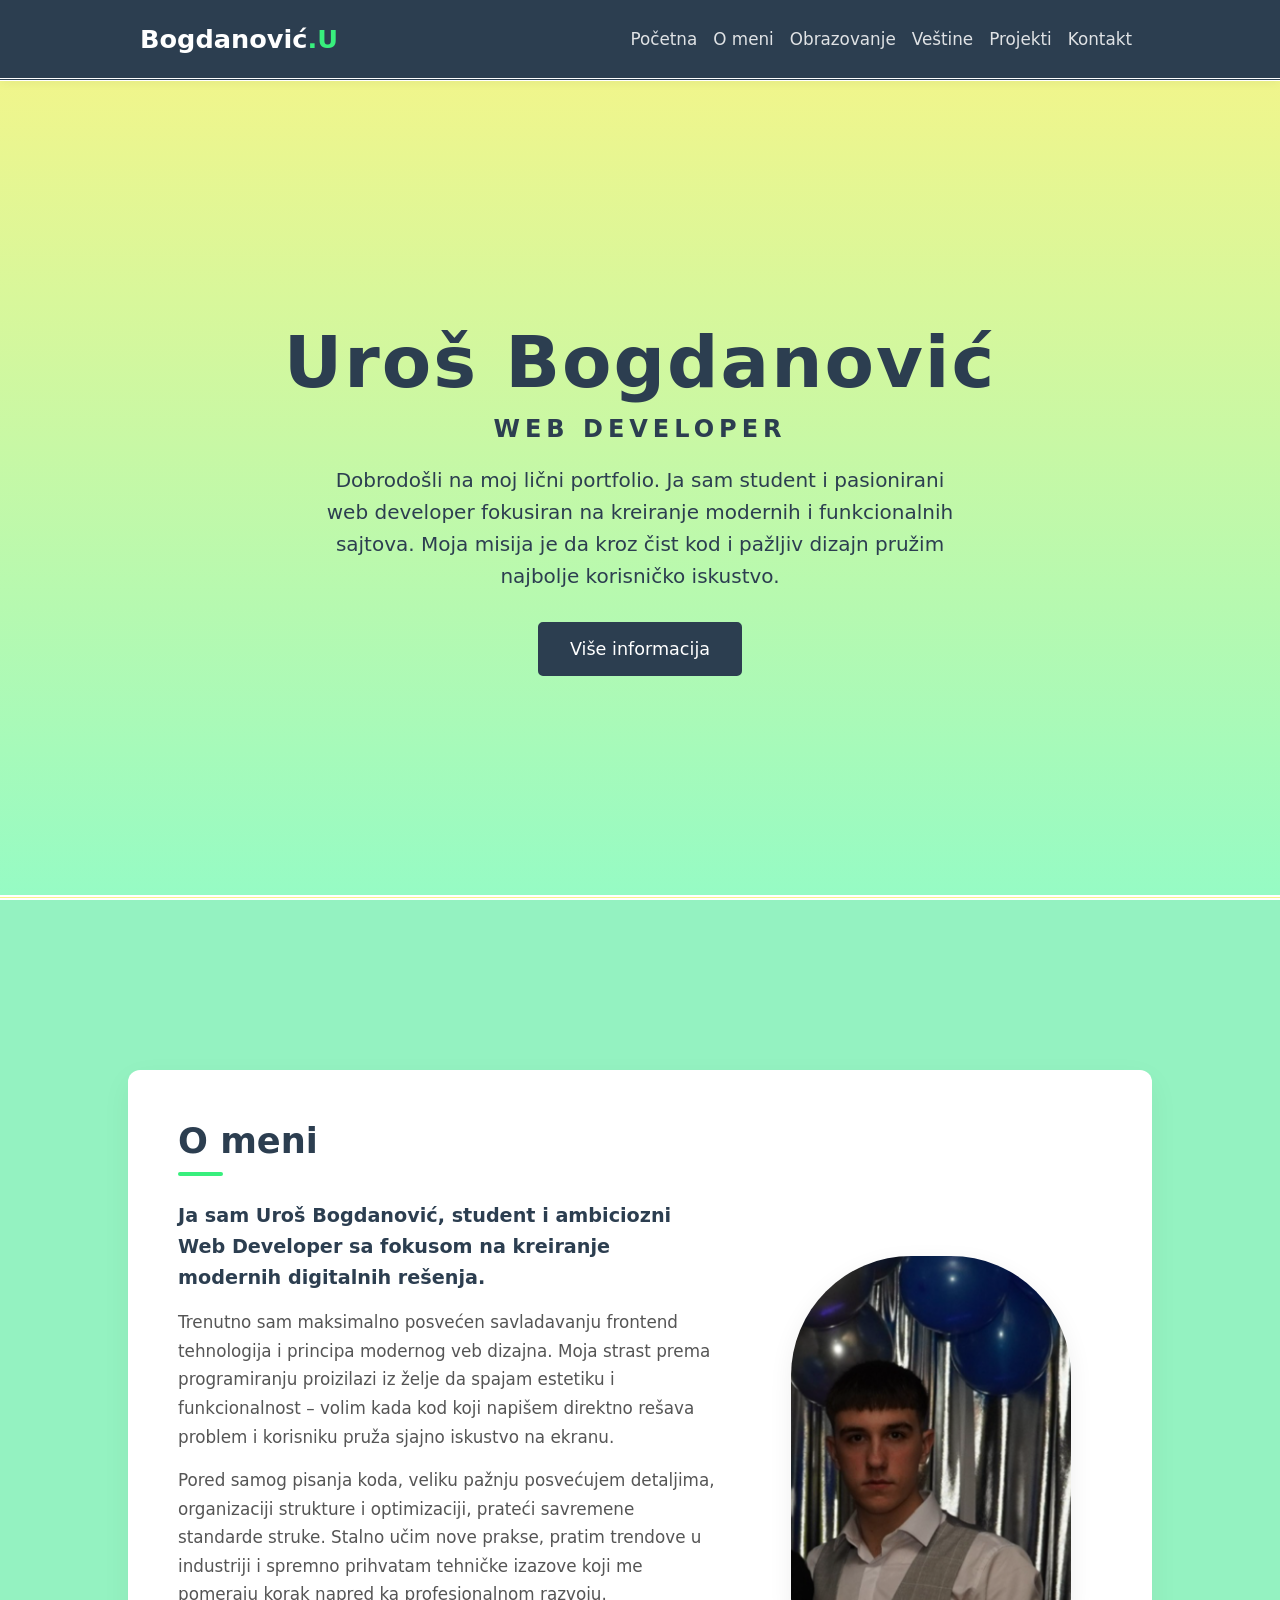
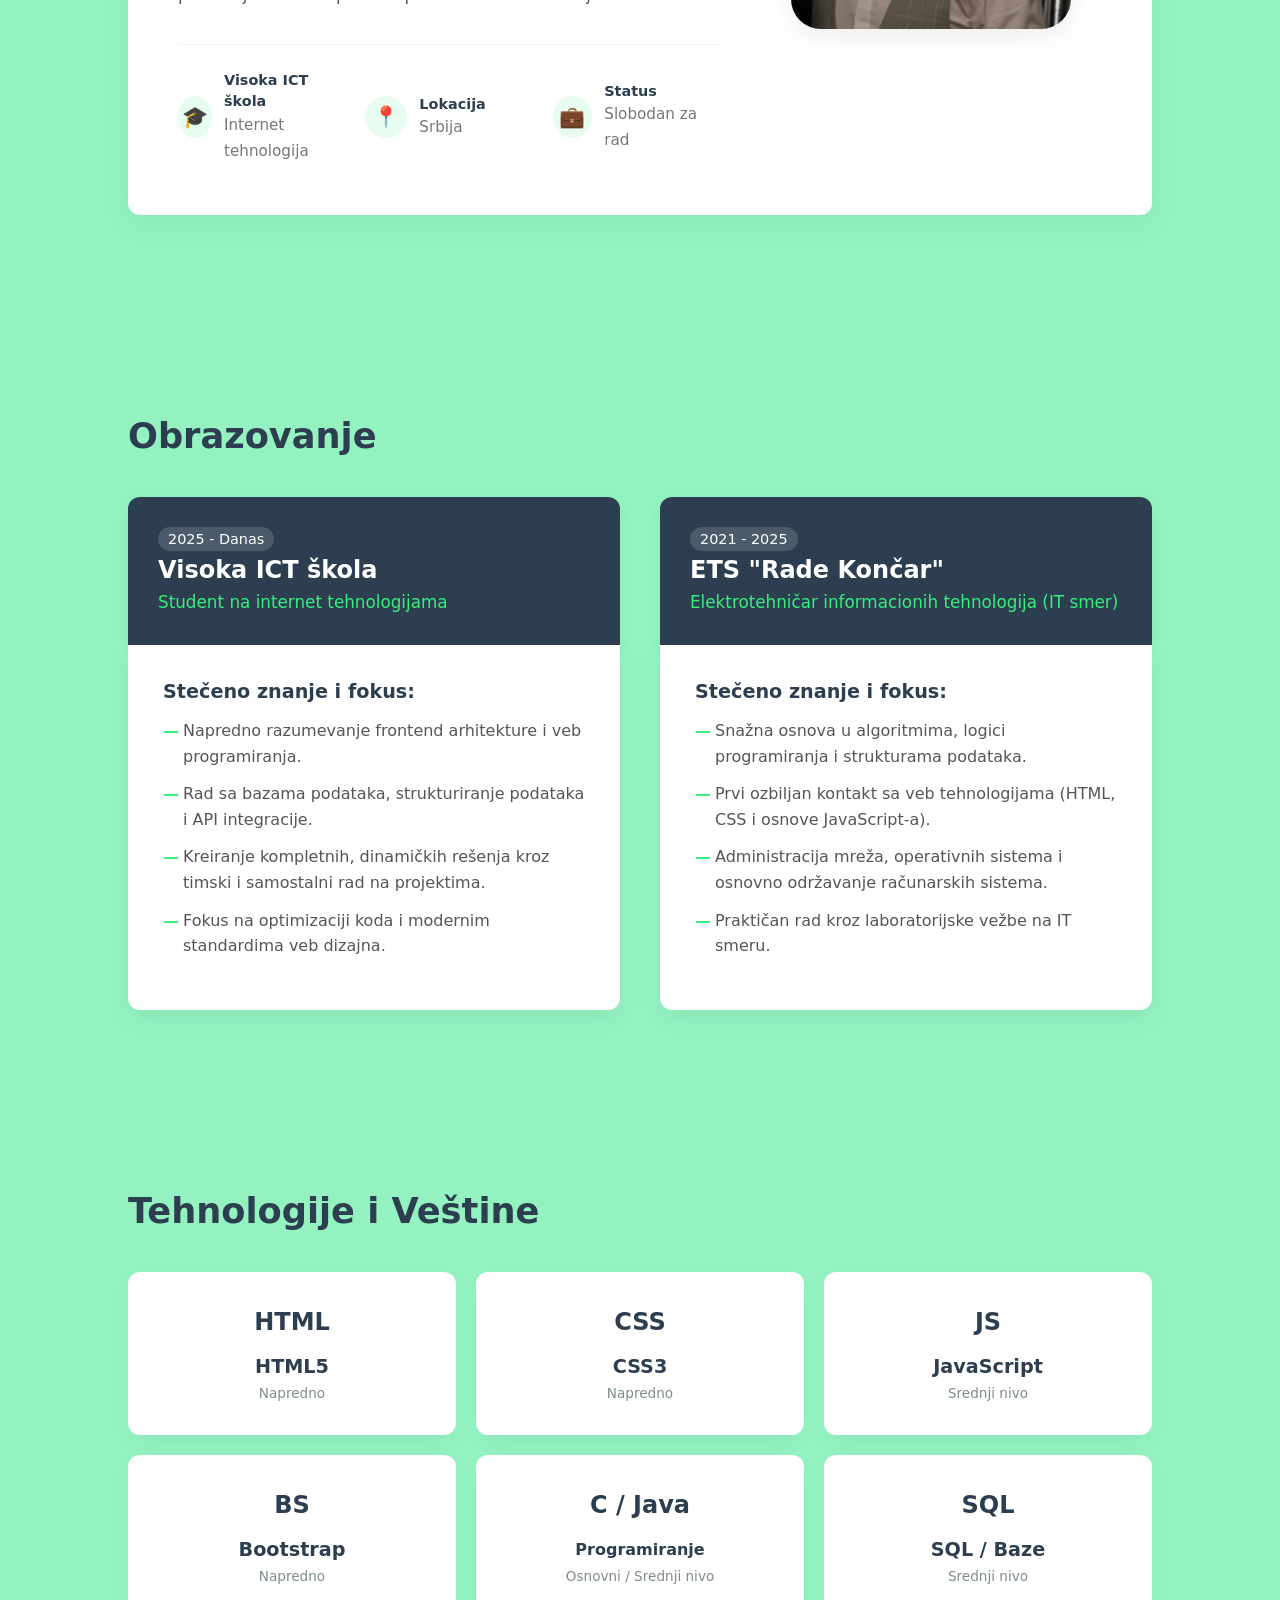
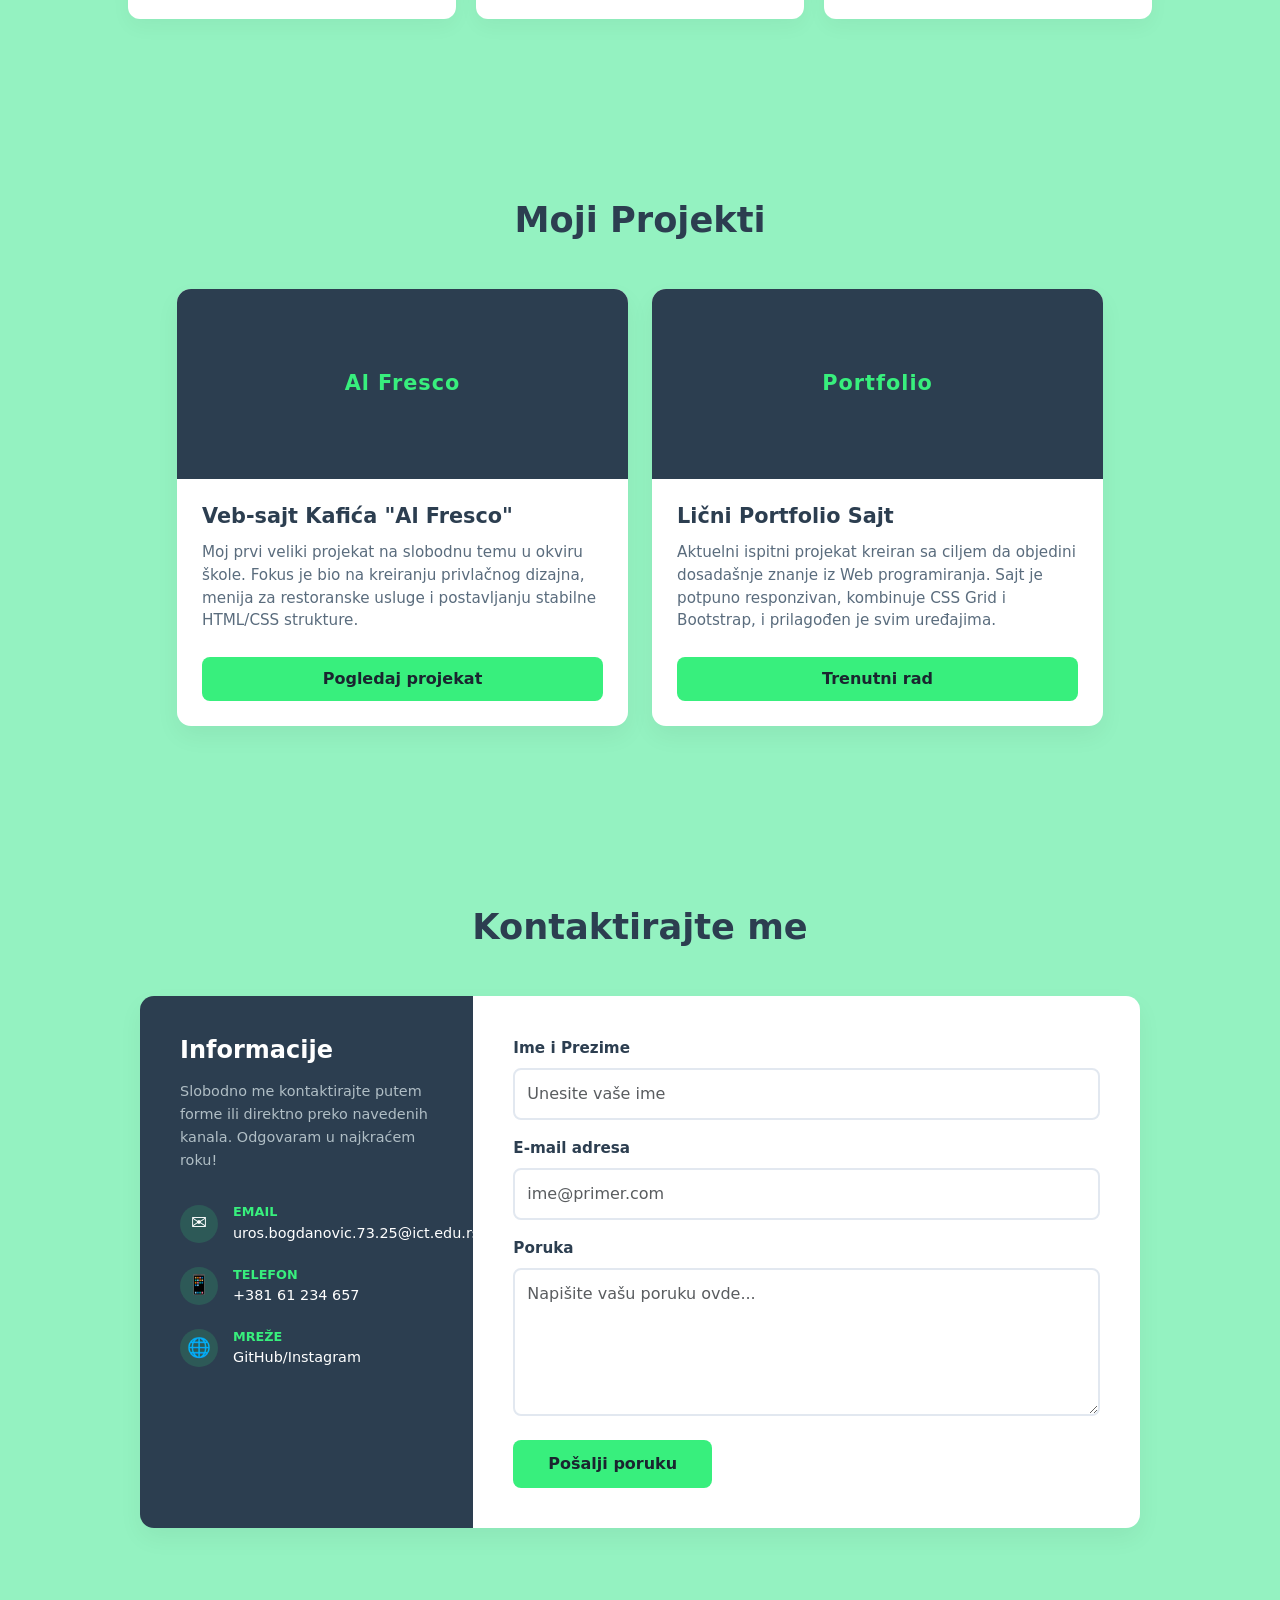
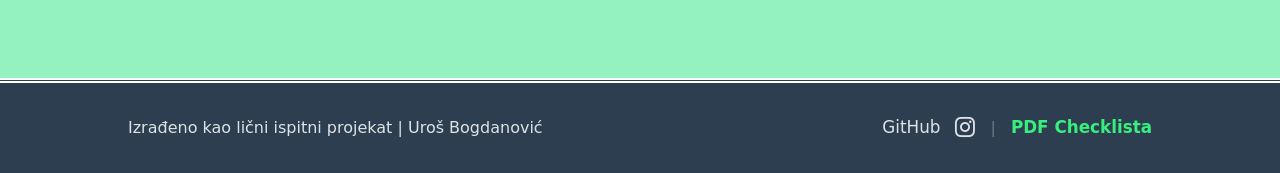
==== commit 8716e67e: "Update Index.html" ====
--- a/Moj Portfolio/Index.html
+++ b/Moj Portfolio/Index.html
@@ -146,12 +146,12 @@
                 <div class="vestine-grid">
                     
                     <div class="vestina-kartica">
-                        <div class="vestina-ikona">HTML5</div> <h3>HTML5</h3>
+                        <div class="vestina-ikona">HTML</div> <h3>HTML5</h3>
                         <span class="nivo">Napredno</span>
                     </div>
 
                     <div class="vestina-kartica">
-                        <div class="vestina-ikona">CSS3</div>
+                        <div class="vestina-ikona">CSS</div>
                         <h3>CSS3</h3>
                         <span class="nivo">Napredno</span>
                     </div>
@@ -296,4 +296,4 @@
         </footer>
   <script src="https://cdn.jsdelivr.net/npm/bootstrap@5.3.3/dist/js/bootstrap.bundle.min.js"></script>
 </body>
-</html>+</html>
